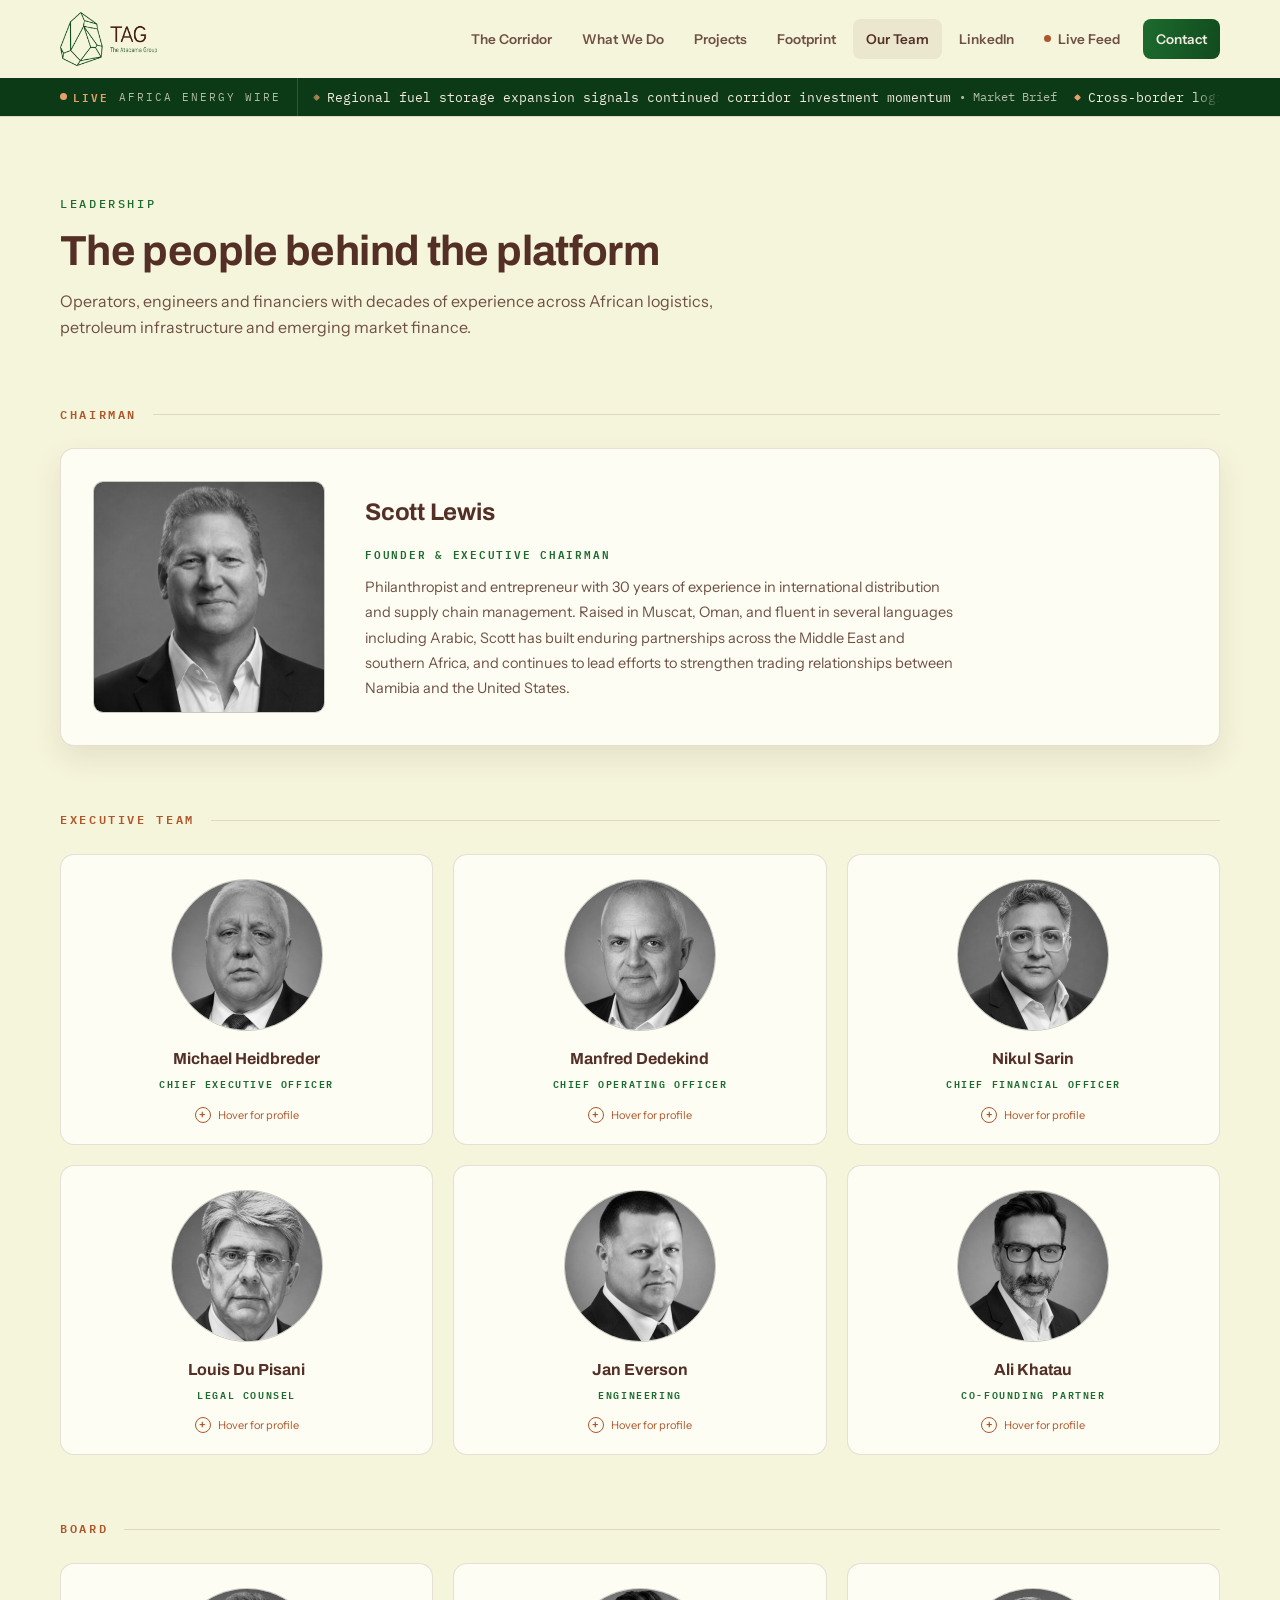
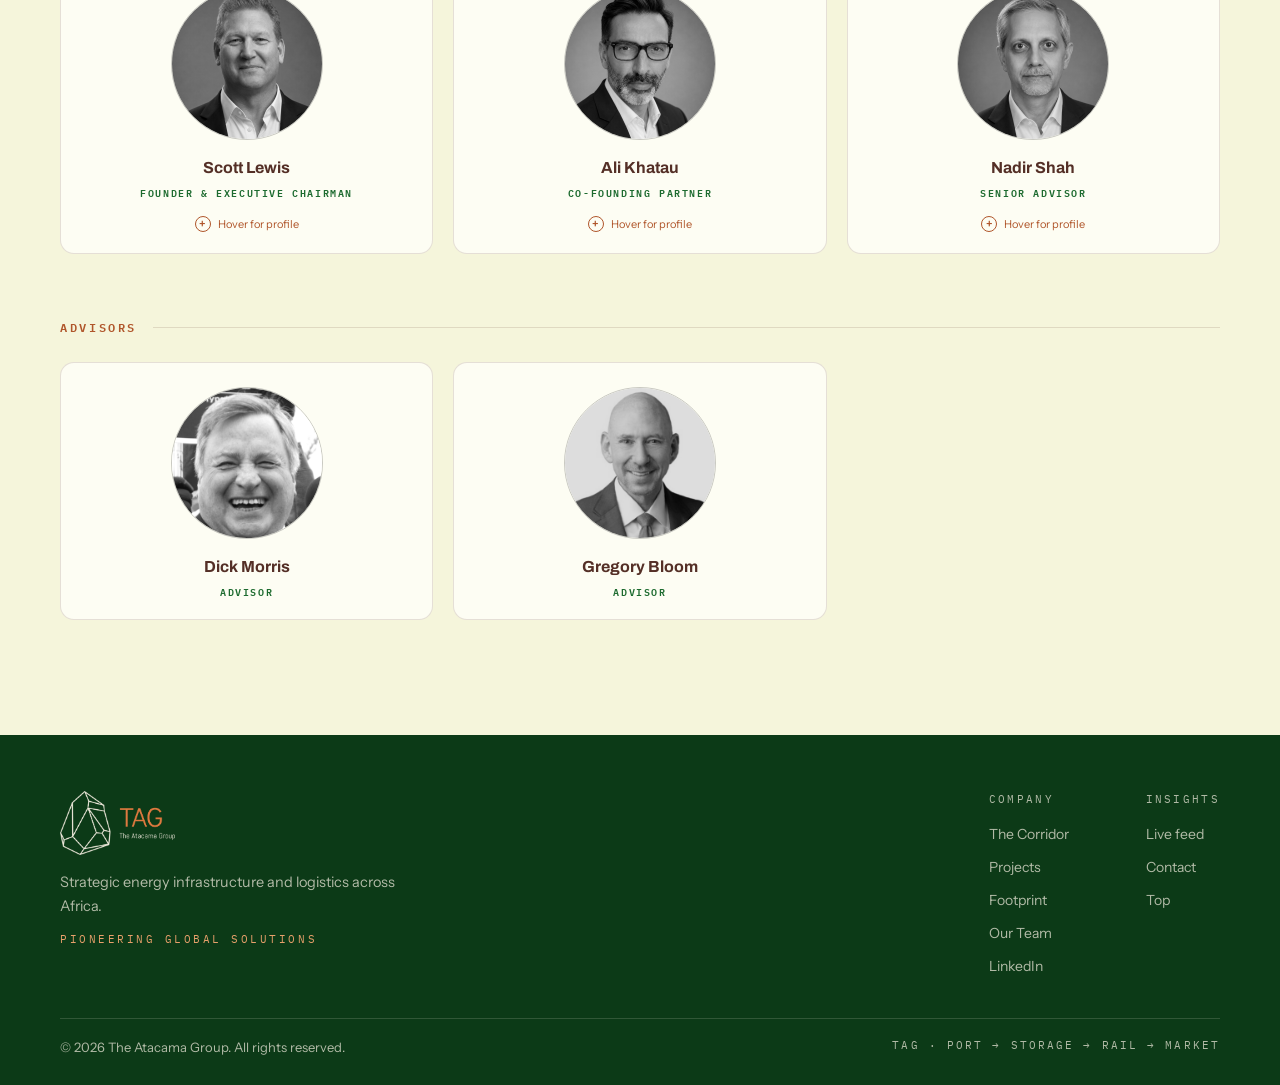
==== team.html @ 4ad2bb0d "Add files via upload" ====
<!DOCTYPE html>
<!-- The Atacama Group — Our Team -->
<html lang="en">
<head>
  <meta charset="UTF-8" />
  <meta name="viewport" content="width=device-width, initial-scale=1.0" />
  <meta name="description" content="The leadership behind The Atacama Group: operators, engineers and financiers with decades of experience across African logistics, petroleum infrastructure and emerging market finance." />
  <meta name="theme-color" content="#f5f5db" />
  <title>The Atacama Group | Our Team</title>

  <link rel="icon" type="image/png" href="assets/logo/favicon.png" />

  <link rel="preconnect" href="https://fonts.googleapis.com">
  <link rel="preconnect" href="https://fonts.gstatic.com" crossorigin>
  <link href="https://fonts.googleapis.com/css2?family=Archivo:wght@500;600;700;800&family=Instrument+Sans:wght@400;500;600;700&family=IBM+Plex+Mono:wght@400;500;600&display=swap" rel="stylesheet">

  <link rel="stylesheet" href="styles.css" />
</head>

<body>
  <header class="site-header" id="top">
    <nav class="nav" aria-label="Primary">
      <div class="container nav__inner">
        <a class="brand" href="index.html" aria-label="The Atacama Group Home">
          <img class="brand__logo" src="assets/logo/tag-logo.png" alt="The Atacama Group" loading="eager" />
        </a>

        <button class="nav__toggle" id="navToggle" aria-label="Open menu" aria-expanded="false" aria-controls="navMenu">
          <span class="nav__toggleIcon" aria-hidden="true">
            <svg class="nav__icon nav__icon--menu" xmlns="http://www.w3.org/2000/svg" width="22" height="22" viewBox="0 0 24 24" fill="none" stroke="currentColor" stroke-width="2" stroke-linecap="round" stroke-linejoin="round">
              <path d="M4 12h16"></path><path d="M4 18h16"></path><path d="M4 6h16"></path>
            </svg>
            <svg class="nav__icon nav__icon--close" xmlns="http://www.w3.org/2000/svg" width="22" height="22" viewBox="0 0 24 24" fill="none" stroke="currentColor" stroke-width="2" stroke-linecap="round" stroke-linejoin="round">
              <path d="M18 6 6 18"></path><path d="m6 6 12 12"></path>
            </svg>
          </span>
        </button>

        <div class="nav__menu" id="navMenu">
          <a href="index.html#corridor" class="nav__link">The Corridor</a>
          <a href="index.html#solutions" class="nav__link">What We Do</a>
          <a href="index.html#projects" class="nav__link">Projects</a>
          <a href="index.html#presence" class="nav__link">Footprint</a>
          <a href="team.html" class="nav__link nav__link--current" aria-current="page">Our Team</a>
          <a href="index.html#linkedin" class="nav__link">LinkedIn</a>
          <a href="index.html#insights" class="nav__link nav__link--live"><span class="live-dot" aria-hidden="true"></span>Live Feed</a>
          <a href="index.html#contact" class="nav__link nav__link--cta">Contact</a>
        </div>
      </div>

      <div class="nav__overlay" id="navOverlay" aria-hidden="true"></div>

      <div class="ticker" role="region" aria-label="African Energy News live ticker">
        <div class="container ticker__inner">
          <div class="ticker__left">
            <span class="ticker__live" aria-hidden="true">
              <span class="ticker__led" aria-hidden="true"></span>
              LIVE
            </span>
            <span class="ticker__label" title="Live headlines">AFRICA&nbsp;ENERGY&nbsp;WIRE</span>
          </div>

          <div class="ticker__rail" aria-live="polite">
            <div class="ticker__track" id="newsTickerTrack">
              <span class="ticker__item">Loading headlines…</span>
            </div>
          </div>
        </div>
      </div>
    </nav>
  </header>

  <main id="main">
    <section class="section team" aria-label="Leadership">
      <div class="container">

        <div class="section__head">
          <p class="eyebrow mono">LEADERSHIP</p>
          <h1 class="section__title">The people behind the platform</h1>
          <p class="section__sub">Operators, engineers and financiers with decades of experience across African logistics, petroleum infrastructure and emerging market finance.</p>
        </div>

        <!-- Chairman -->
        <div class="team-group">
          <div class="team-group__label mono">CHAIRMAN</div>
          <article class="chairman">
            <div class="chairman__photo">
              <img src="assets/img/team/scott.png" alt="Scott Lewis" loading="lazy" />
            </div>
            <div class="chairman__body">
              <h2 class="chairman__name">Scott Lewis</h2>
              <p class="chairman__title mono">FOUNDER &amp; EXECUTIVE CHAIRMAN</p>
              <p class="chairman__bio">Philanthropist and entrepreneur with 30 years of experience in international distribution and supply chain management. Raised in Muscat, Oman, and fluent in several languages including Arabic, Scott has built enduring partnerships across the Middle East and southern Africa, and continues to lead efforts to strengthen trading relationships between Namibia and the United States.</p>
            </div>
          </article>
        </div>

        <!-- Executive Team -->
        <div class="team-group">
          <div class="team-group__label mono">EXECUTIVE&nbsp;TEAM</div>
          <div class="team-grid">

            <article class="tmember" tabindex="0">
              <div class="tmember__photo"><img src="assets/img/team/michael.png" alt="Michael Heidbreder" loading="lazy" /></div>
              <h3 class="tmember__name">Michael Heidbreder</h3>
              <p class="tmember__title mono">CHIEF EXECUTIVE OFFICER</p>
              <span class="tmember__cue"><span class="tmember__plus" aria-hidden="true">+</span>Hover for profile</span>
              <div class="tmember__bio">
                <div class="tmember__bioName">Michael Heidbreder</div>
                <p class="tmember__bioText">Over 40 years in petroleum logistics. After retiring from the US Marine Corps, spent 22 years at DLA Energy in senior facilities, policy and quality roles, including project-managing the Defense Fuel Support Point at Al Udeid Air Base, Qatar.</p>
              </div>
            </article>

            <article class="tmember" tabindex="0">
              <div class="tmember__photo"><img src="assets/img/team/manfred.png" alt="Manfred Dedekind" loading="lazy" /></div>
              <h3 class="tmember__name">Manfred Dedekind</h3>
              <p class="tmember__title mono">CHIEF OPERATING OFFICER</p>
              <span class="tmember__cue"><span class="tmember__plus" aria-hidden="true">+</span>Hover for profile</span>
              <div class="tmember__bio">
                <div class="tmember__bioName">Manfred Dedekind</div>
                <p class="tmember__bioText">18 years of senior leadership across shipping, truck fleet management, rail, port operations and maritime logistics in the energy, equipment and mining sectors. Specialist in multimodal logistics solutions; corporate pedigree includes Maersk.</p>
              </div>
            </article>

            <article class="tmember" tabindex="0">
              <div class="tmember__photo"><img src="assets/img/team/nikul.png" alt="Nikul Sarin" loading="lazy" /></div>
              <h3 class="tmember__name">Nikul Sarin</h3>
              <p class="tmember__title mono">CHIEF FINANCIAL OFFICER</p>
              <span class="tmember__cue"><span class="tmember__plus" aria-hidden="true">+</span>Hover for profile</span>
              <div class="tmember__bio">
                <div class="tmember__bioName">Nikul Sarin</div>
                <p class="tmember__bioText">Merchant banker and investor with over 35 years' experience at Nomura, Lion Capital, Crosby Capital and Juniper Capital. Has led or participated in 150+ transactions aggregating over US$30 billion, across 19 countries.</p>
              </div>
            </article>

            <article class="tmember" tabindex="0">
              <div class="tmember__photo"><img src="assets/img/team/louis.png" alt="Louis Du Pisani" loading="lazy" /></div>
              <h3 class="tmember__name">Louis Du Pisani</h3>
              <p class="tmember__title mono">LEGAL COUNSEL</p>
              <span class="tmember__cue"><span class="tmember__plus" aria-hidden="true">+</span>Hover for profile</span>
              <div class="tmember__bio">
                <div class="tmember__bioName">Louis Du Pisani</div>
                <p class="tmember__bioText">Former Deputy Prosecutor General at the Namibian Ministry of Justice and former partner at Metcalfe Legal Practitioners. Now a partner at Du Pisani Legal Practitioners in Windhoek, Namibia.</p>
              </div>
            </article>

            <article class="tmember" tabindex="0">
              <div class="tmember__photo"><img src="assets/img/team/jan.png" alt="Jan Everson" loading="lazy" /></div>
              <h3 class="tmember__name">Jan Everson</h3>
              <p class="tmember__title mono">ENGINEERING</p>
              <span class="tmember__cue"><span class="tmember__plus" aria-hidden="true">+</span>Hover for profile</span>
              <div class="tmember__bio">
                <div class="tmember__bioName">Jan Everson</div>
                <p class="tmember__bioText">Registered incorporated engineer with 27 years in design administration and project management of civil infrastructure. Specialised in oil &amp; gas projects for Engen, Vitol, Total and Puma Energy, and involved in nearly every fuel storage project in Namibia.</p>
              </div>
            </article>

            <article class="tmember" tabindex="0">
              <div class="tmember__photo"><img src="assets/img/team/ali.png" alt="Ali Khatau" loading="lazy" /></div>
              <h3 class="tmember__name">Ali Khatau</h3>
              <p class="tmember__title mono">CO-FOUNDING PARTNER</p>
              <span class="tmember__cue"><span class="tmember__plus" aria-hidden="true">+</span>Hover for profile</span>
              <div class="tmember__bio">
                <div class="tmember__bioName">Ali Khatau</div>
                <p class="tmember__bioText">Banker with 22 years in investment, corporate and wealth management at Barclays, Julius Baer, Coutts and Merrill Lynch. Founder of Ark Point Advisors &amp; Capital; founding partner of The Atacama Group and Brand House Duty Free in Africa.</p>
              </div>
            </article>

          </div>
        </div>

        <!-- Board -->
        <div class="team-group">
          <div class="team-group__label mono">BOARD</div>
          <div class="team-grid">

            <article class="tmember" tabindex="0">
              <div class="tmember__photo"><img src="assets/img/team/scott.png" alt="Scott Lewis" loading="lazy" /></div>
              <h3 class="tmember__name">Scott Lewis</h3>
              <p class="tmember__title mono">FOUNDER &amp; EXECUTIVE CHAIRMAN</p>
              <span class="tmember__cue"><span class="tmember__plus" aria-hidden="true">+</span>Hover for profile</span>
              <div class="tmember__bio">
                <div class="tmember__bioName">Scott Lewis</div>
                <p class="tmember__bioText">Philanthropist and entrepreneur with 30 years in international distribution and supply chain management. Enduring partnerships across the Middle East and southern Africa; longstanding ties with Namibia's government and ruling party.</p>
              </div>
            </article>

            <article class="tmember" tabindex="0">
              <div class="tmember__photo"><img src="assets/img/team/ali.png" alt="Ali Khatau" loading="lazy" /></div>
              <h3 class="tmember__name">Ali Khatau</h3>
              <p class="tmember__title mono">CO-FOUNDING PARTNER</p>
              <span class="tmember__cue"><span class="tmember__plus" aria-hidden="true">+</span>Hover for profile</span>
              <div class="tmember__bio">
                <div class="tmember__bioName">Ali Khatau</div>
                <p class="tmember__bioText">Banker with 22 years in investment, corporate and wealth management at Barclays, Julius Baer, Coutts and Merrill Lynch. Founder of Ark Point Advisors &amp; Capital; founding partner of The Atacama Group.</p>
              </div>
            </article>

            <article class="tmember" tabindex="0">
              <div class="tmember__photo"><img src="assets/img/team/nadir.png" alt="Nadir Shah" loading="lazy" /></div>
              <h3 class="tmember__name">Nadir Shah</h3>
              <p class="tmember__title mono">SENIOR ADVISOR</p>
              <span class="tmember__cue"><span class="tmember__plus" aria-hidden="true">+</span>Hover for profile</span>
              <div class="tmember__bio">
                <div class="tmember__bioName">Nadir Shah</div>
                <p class="tmember__bioText">Over 25 years developing port and infrastructure projects in Pakistan and internationally, including FOTCO, FAP, APL and PIBT. Economics &amp; finance graduate of UMass Amherst; holds board positions across multiple listed and unlisted companies.</p>
              </div>
            </article>

          </div>
        </div>

        <!-- Advisors -->
        <div class="team-group">
          <div class="team-group__label mono">ADVISORS</div>
          <div class="team-grid">

            <article class="tmember tmember--static">
              <div class="tmember__photo"><img src="assets/img/team/dick.png" alt="Dick Morris" loading="lazy" /></div>
              <h3 class="tmember__name">Dick Morris</h3>
              <p class="tmember__title mono">ADVISOR</p>
            </article>

            <article class="tmember tmember--static">
              <div class="tmember__photo"><img src="assets/img/team/gregory.png" alt="Gregory Bloom" loading="lazy" /></div>
              <h3 class="tmember__name">Gregory Bloom</h3>
              <p class="tmember__title mono">ADVISOR</p>
            </article>

          </div>
        </div>

      </div>
    </section>
  </main>

  <footer class="footer" aria-label="Footer">
    <div class="container footer__inner">
      <div class="footer__left">
        <img class="footer__logo" src="assets/logo/tag-logo-ivory.png" alt="The Atacama Group" loading="lazy" />
        <p class="footer__text">Strategic energy infrastructure and logistics across Africa.</p>
        <p class="footer__coords mono">PIONEERING&nbsp;GLOBAL&nbsp;SOLUTIONS</p>
      </div>

      <div class="footer__right">
        <div class="footer__col">
          <div class="footer__head mono">COMPANY</div>
          <a href="index.html#corridor">The Corridor</a>
          <a href="index.html#projects">Projects</a>
          <a href="index.html#presence">Footprint</a>
          <a href="team.html">Our Team</a>
          <a href="index.html#linkedin">LinkedIn</a>
        </div>
        <div class="footer__col">
          <div class="footer__head mono">INSIGHTS</div>
          <a href="index.html#insights">Live feed</a>
          <a href="index.html#contact">Contact</a>
          <a href="#top">Top</a>
        </div>
      </div>
    </div>

    <div class="container footer__bottom">
      <span>© <span id="year"></span> The Atacama Group. All rights reserved.</span>
      <span class="mono footer__stamp">TAG&nbsp;·&nbsp;PORT&nbsp;→&nbsp;STORAGE&nbsp;→&nbsp;RAIL&nbsp;→&nbsp;MARKET</span>
    </div>
  </footer>

  <script src="app.js" defer></script>
</body>
</html>
---- styles.css ----
/* ============================================================
   THE ATACAMA GROUP
   Palette taken directly from the TAG business card:
   cream #F5F5DB canvas · brown #542F26 ink · forest green #114B1E
   Light, editorial, energy-major discipline.
   ============================================================ */

:root {
  --max: 1160px;
  --radius: 14px;

  /* canvas — the business card */
  --cream: #f5f5db;
  --cream-deep: #eeeecd;      /* alt band tint */
  --paper: #fdfdf3;           /* white card surface */

  /* ink — the wordmark */
  --brown: #542f26;           /* headings, primary ink */
  --brown-soft: #6f5044;      /* body copy */
  --brown-dim: rgba(84, 47, 38, 0.55);
  --line: rgba(84, 47, 38, 0.14);
  --line-strong: rgba(84, 47, 38, 0.26);

  /* brand accents — the mark */
  --green: #114b1e;           /* logo forest green */
  --green-2: #1d6b2f;         /* hover / lighter green */
  --green-deep: #0c3a17;      /* dark bands (footer, contact) */
  --rust: #b0562b;            /* warm accent, used sparingly */

  --ivory: #f1ebde;           /* text on green */
  --sand-on-green: rgba(241, 235, 222, 0.72);
  --line-on-green: rgba(241, 235, 222, 0.16);

  --li-blue: #0a66c2;
  --li-blue-deep: #084c8f;

  --shadow: 0 24px 60px rgba(84, 47, 38, 0.14);
  --shadow-soft: 0 12px 28px rgba(84, 47, 38, 0.10);

  --ticker-speed: 115s;
  --ticker-speed-mobile: 220s;
  --ticker-start-delay: 1.5s;
  --ticker-distance: 50%;

  --font-display: "Archivo", "Instrument Sans", sans-serif;
  --font-body: "Instrument Sans", -apple-system, "Segoe UI", Roboto, sans-serif;
  --font-mono: "IBM Plex Mono", ui-monospace, "SF Mono", Menlo, monospace;
}

* { box-sizing: border-box; margin: 0; padding: 0; }
html { scroll-behavior: smooth; overflow-x: clip; }

body {
  font-family: var(--font-body);
  color: var(--brown);
  background: var(--cream);
  line-height: 1.65;
  overflow-x: hidden;
  -webkit-font-smoothing: antialiased;
}

a { color: inherit; text-decoration: none; }
img { max-width: 100%; display: block; }
button, input, textarea { font: inherit; color: inherit; }
::selection { background: var(--green); color: var(--ivory); }

.container { width: min(var(--max), calc(100% - 44px)); margin: 0 auto; }
.mono { font-family: var(--font-mono); letter-spacing: 0.08em; }
.nowrap { white-space: nowrap; }
.only-desktop { display: inline; }

.eyebrow {
  font-family: var(--font-mono);
  font-size: 12px;
  font-weight: 500;
  letter-spacing: 0.22em;
  color: var(--green-2);
  margin-bottom: 14px;
  display: flex;
  align-items: center;
  gap: 8px;
}
.eyebrow--onGreen { color: var(--ivory); opacity: 0.85; }

/* ============ Buttons ============ */
.btn,
.li__openLink,
.li__helpBtn,
.li__followBtn {
  display: inline-flex;
  align-items: center;
  justify-content: center;
  gap: 10px;
  height: 46px;
  padding: 0 22px;
  border-radius: 8px;
  font-weight: 700;
  font-size: 14px;
  line-height: 1;
  border: 1px solid var(--line-strong);
  background: transparent;
  color: var(--brown);
  cursor: pointer;
  transition: transform .15s ease, box-shadow .15s ease, background .15s ease, border-color .15s ease, color .15s ease;
  -webkit-tap-highlight-color: transparent;
}

.btn:hover,
.li__openLink:hover,
.li__helpBtn:hover,
.li__followBtn:hover {
  transform: translateY(-1px);
  border-color: var(--brown);
}

.btn--primary {
  color: var(--ivory);
  border-color: transparent;
  background: linear-gradient(100deg, var(--green-2), var(--green));
  box-shadow: 0 8px 22px rgba(17, 75, 30, 0.24);
}
.btn--primary:hover {
  border-color: transparent;
  box-shadow: 0 12px 28px rgba(17, 75, 30, 0.32);
  filter: brightness(1.06);
}

.btn--ghost { background: rgba(253, 253, 243, 0.6); }
.btn--ghostOnCard { background: transparent; }

.btn--small, .li__followBtn { height: 40px; padding: 0 16px; font-size: 13px; }

.btn--li {
  color: #fff;
  border-color: transparent;
  background: linear-gradient(90deg, var(--li-blue), var(--li-blue-deep));
}

.text-link {
  color: var(--green-2);
  font-weight: 700;
  display: inline-flex;
  align-items: center;
  gap: 6px;
  border-bottom: 1px solid transparent;
  transition: border-color .15s ease;
}
.text-link:hover { border-color: var(--green-2); }
.text-link--onGreen { color: var(--ivory); }
.text-link--onGreen:hover { border-color: var(--ivory); }

/* ============ Header / Nav ============ */
.site-header {
  position: sticky;
  top: 0;
  z-index: 60;
  background: rgba(245, 245, 219, 0.88);
  backdrop-filter: blur(12px);
  -webkit-backdrop-filter: blur(12px);
  border-bottom: 1px solid var(--line);
}

.nav { width: 100%; }
.nav__inner {
  display: flex;
  align-items: center;
  justify-content: space-between;
  gap: 16px;
  padding: 12px 0;
}

.brand { display: flex; align-items: center; }
.brand__logo { height: 54px; width: auto; }

.nav__menu { display: flex; align-items: center; gap: 4px; }

.nav__link {
  display: inline-flex;
  align-items: center;
  gap: 7px;
  padding: 9px 13px;
  border-radius: 8px;
  font-size: 13.5px;
  font-weight: 600;
  color: var(--brown-soft);
  transition: color .15s ease, background .15s ease;
}
.nav__link:hover { color: var(--brown); background: rgba(84, 47, 38, 0.06); }

.nav__link--cta {
  color: var(--ivory);
  background: linear-gradient(100deg, var(--green-2), var(--green));
  margin-left: 6px;
}
.nav__link--cta:hover { color: var(--ivory); background: linear-gradient(100deg, var(--green-2), var(--green)); filter: brightness(1.08); }

.live-dot {
  width: 7px; height: 7px; border-radius: 50%;
  background: var(--rust);
  box-shadow: 0 0 0 0 rgba(176, 86, 43, 0.5);
  animation: pulse 2s infinite;
}
.live-dot--inline { display: inline-block; }

@keyframes pulse {
  0% { box-shadow: 0 0 0 0 rgba(176, 86, 43, 0.45); }
  70% { box-shadow: 0 0 0 8px rgba(176, 86, 43, 0); }
  100% { box-shadow: 0 0 0 0 rgba(176, 86, 43, 0); }
}

.nav__toggle {
  display: none;
  width: 44px; height: 44px;
  align-items: center; justify-content: center;
  border: 1px solid var(--line-strong);
  border-radius: 8px;
  background: transparent;
  color: var(--brown);
  cursor: pointer;
}
.nav__toggleIcon { display: grid; place-items: center; }
.nav__icon--close { display: none; }
body.nav-open .nav__icon--menu { display: none; }
body.nav-open .nav__icon--close { display: block; }

.nav__overlay {
  display: none;
  position: fixed;
  inset: 0;
  background: rgba(84, 47, 38, 0.35);
  z-index: 55;
}
body.nav-open .nav__overlay { display: block; }

/* ============ Ticker — the wire, on deep green ============ */
.ticker {
  background: var(--green-deep);
  overflow: hidden;
}
.ticker__inner {
  display: flex;
  align-items: stretch;
  min-height: 38px;
}
.ticker__left {
  display: flex;
  align-items: center;
  gap: 10px;
  padding-right: 16px;
  border-right: 1px solid var(--line-on-green);
  flex: 0 0 auto;
}
.ticker__live {
  display: inline-flex;
  align-items: center;
  gap: 6px;
  font-family: var(--font-mono);
  font-size: 11px;
  font-weight: 600;
  letter-spacing: 0.18em;
  color: #e8a06b;
}
.ticker__led {
  width: 7px; height: 7px; border-radius: 50%;
  background: #e8a06b;
  animation: pulse 1.6s infinite;
}
.ticker__label {
  font-family: var(--font-mono);
  font-size: 11px;
  letter-spacing: 0.18em;
  color: var(--sand-on-green);
}

.ticker__rail {
  position: relative;
  overflow: hidden;
  flex: 1 1 auto;
  display: flex;
  align-items: center;
  mask-image: linear-gradient(90deg, transparent, #000 3%, #000 97%, transparent);
  -webkit-mask-image: linear-gradient(90deg, transparent, #000 3%, #000 97%, transparent);
}
.ticker__track {
  display: inline-flex;
  align-items: center;
  gap: 18px;
  white-space: nowrap;
  padding-left: 16px;
  will-change: transform;
  animation: ticker-scroll var(--ticker-speed) linear infinite;
  animation-delay: var(--ticker-start-delay);
}
.ticker__rail:hover .ticker__track { animation-play-state: paused; }

@keyframes ticker-scroll {
  from { transform: translateX(0); }
  to { transform: translateX(calc(-1 * var(--ticker-distance) - 18px)); }
}

.ticker__item {
  display: inline-flex;
  align-items: center;
  gap: 8px;
  font-family: var(--font-mono);
  font-size: 12.5px;
  color: var(--ivory);
}
.ticker__item a { color: inherit; }
.ticker__item a:hover { color: #fff; text-decoration: underline; text-underline-offset: 3px; }
.ticker__dot {
  width: 5px; height: 5px;
  background: #e8a06b;
  border-radius: 1px;
  transform: rotate(45deg);
  flex: 0 0 auto;
}
.ticker__src { color: var(--sand-on-green); font-size: 11.5px; }

/* ============ Hero — editorial split ============ */
.hero {
  position: relative;
  padding: clamp(56px, 8vw, 104px) 0 clamp(56px, 8vw, 96px);
  overflow: hidden;
}
.hero::before {
  /* faint topographic texture drawn from the mark's facets */
  content: "";
  position: absolute;
  inset: 0;
  background-image: radial-gradient(rgba(84, 47, 38, 0.05) 1px, transparent 1px);
  background-size: 28px 28px;
  pointer-events: none;
}

.hero__inner {
  position: relative;
  display: grid;
  grid-template-columns: minmax(0, 1.05fr) minmax(0, 0.95fr);
  gap: clamp(32px, 5vw, 64px);
  align-items: center;
}

.hero__content { min-width: 0; }

.hero__coords {
  font-size: 12px;
  color: var(--green-2);
  margin-bottom: 22px;
  opacity: 0;
  animation: rise .7s ease .1s forwards;
}
.hero__title {
  font-family: var(--font-display);
  font-weight: 800;
  font-size: clamp(38px, 5vw, 66px);
  line-height: 1.04;
  letter-spacing: -0.02em;
  color: var(--brown);
  opacity: 0;
  animation: rise .7s ease .22s forwards;
}
.hero__em { color: var(--green); }

.hero__lead {
  margin-top: 22px;
  max-width: 54ch;
  font-size: clamp(16px, 1.5vw, 18px);
  color: var(--brown-soft);
  opacity: 0;
  animation: rise .7s ease .34s forwards;
}
.hero__actions {
  display: flex;
  flex-wrap: wrap;
  gap: 12px;
  margin-top: 32px;
  opacity: 0;
  animation: rise .7s ease .46s forwards;
}

.hero__stats {
  display: flex;
  flex-wrap: wrap;
  gap: 0;
  margin-top: 42px;
  border-top: 1px solid var(--line);
  opacity: 0;
  animation: rise .7s ease .58s forwards;
}
.hstat {
  flex: 1 1 0;
  min-width: 150px;
  padding: 16px 18px 0 0;
  display: flex;
  flex-direction: column;
  gap: 3px;
}
.hstat + .hstat { padding-left: 18px; border-left: 1px solid var(--line); }
.hstat__key { font-size: 10px; color: var(--rust); letter-spacing: 0.2em; }
.hstat__val { font-size: 14px; font-weight: 600; color: var(--brown); }

@keyframes rise {
  from { opacity: 0; transform: translateY(18px); }
  to { opacity: 1; transform: translateY(0); }
}

.hero__media {
  position: relative;
  opacity: 0;
  animation: rise .8s ease .3s forwards;
}
.hero__frame {
  position: relative;
  border-radius: var(--radius);
  overflow: hidden;
  box-shadow: var(--shadow);
  border: 1px solid var(--line);
}
.hero__frame img {
  width: 100%;
  aspect-ratio: 3 / 2;
  object-fit: cover;
  object-position: center;
  display: block;
}
.hero__caption {
  position: absolute;
  left: 14px; bottom: 14px;
  font-size: 10px;
  letter-spacing: 0.2em;
  color: var(--ivory);
  background: rgba(12, 58, 23, 0.82);
  border-radius: 6px;
  padding: 7px 11px;
  backdrop-filter: blur(4px);
}
.hero__frameShadow {
  position: absolute;
  inset: 18px -14px -14px 18px;
  border: 1px solid var(--line-strong);
  border-radius: var(--radius);
  z-index: -1;
}

/* ============ Sections ============ */
.section { padding: clamp(72px, 9vw, 116px) 0; }
.section--white {
  background: var(--paper);
  border-top: 1px solid var(--line);
  border-bottom: 1px solid var(--line);
}

.section__head { max-width: 720px; margin-bottom: clamp(36px, 5vw, 54px); }
.section__head--split {
  max-width: none;
  display: flex;
  align-items: flex-end;
  justify-content: space-between;
  gap: 24px;
}
.section__head--split > div { max-width: 640px; }

.section__title {
  font-family: var(--font-display);
  font-weight: 700;
  font-size: clamp(28px, 3.4vw, 42px);
  line-height: 1.1;
  letter-spacing: -0.015em;
  color: var(--brown);
}
.section__sub {
  margin-top: 14px;
  color: var(--brown-soft);
  font-size: 16px;
  max-width: 60ch;
}

/* ============ Corridor (signature) ============ */
.corridor__diagram {
  border: 1px solid var(--line);
  border-radius: var(--radius);
  background:
    repeating-linear-gradient(90deg, transparent 0 79px, rgba(84, 47, 38, 0.035) 79px 80px),
    var(--cream);
  padding: clamp(8px, 2vw, 24px);
  overflow-x: auto;
}
.corridor__diagram svg { width: 100%; min-width: 760px; height: auto; display: block; }

.corridor__base {
  fill: none;
  stroke: var(--line-strong);
  stroke-width: 2;
}
.corridor__flow {
  fill: none;
  stroke: var(--green-2);
  stroke-width: 2.5;
  stroke-linecap: round;
  stroke-dasharray: 10 16;
  animation: corridor-flow 1.6s linear infinite;
}
@keyframes corridor-flow {
  from { stroke-dashoffset: 26; }
  to { stroke-dashoffset: 0; }
}

.corridor__ring {
  fill: none;
  stroke: var(--green-2);
  stroke-width: 1.5;
  opacity: 0.6;
}
.corridor__dot { fill: var(--brown); }
.corridor__code {
  font-family: var(--font-mono);
  font-size: 13px;
  font-weight: 600;
  letter-spacing: 0.22em;
  fill: var(--green);
}
.corridor__name {
  font-family: var(--font-body);
  font-size: 13px;
  fill: var(--brown-soft);
}

.corridor__facts {
  display: grid;
  grid-template-columns: repeat(3, 1fr);
  gap: 18px;
  margin-top: 22px;
}
.fact {
  border: 1px solid var(--line);
  border-radius: var(--radius);
  background: var(--cream);
  padding: 20px 22px;
}
.fact__key { display: block; font-size: 11px; color: var(--rust); letter-spacing: 0.2em; margin-bottom: 8px; }
.fact__text { color: var(--brown-soft); font-size: 14.5px; }

/* ============ Grids / Cards ============ */
.grid { display: grid; gap: 18px; }
.grid--4 { grid-template-columns: repeat(4, 1fr); }
.grid--3 { grid-template-columns: repeat(3, 1fr); }

.competency {
  border: 1px solid var(--line);
  border-radius: var(--radius);
  background: var(--paper);
  padding: 24px 22px;
  display: flex;
  flex-direction: column;
  gap: 12px;
  transition: border-color .2s ease, box-shadow .2s ease, transform .2s ease;
}
.competency:hover {
  border-color: rgba(17, 75, 30, 0.4);
  box-shadow: var(--shadow-soft);
  transform: translateY(-3px);
}
.competency__tag {
  align-self: flex-start;
  font-size: 10.5px;
  font-weight: 600;
  letter-spacing: 0.2em;
  color: var(--green);
  border: 1px solid rgba(17, 75, 30, 0.3);
  border-radius: 4px;
  padding: 4px 8px;
  background: rgba(17, 75, 30, 0.05);
}
.competency__title {
  font-family: var(--font-display);
  font-weight: 700;
  font-size: 19px;
  line-height: 1.2;
  color: var(--brown);
}
.competency__text { color: var(--brown-soft); font-size: 14.5px; }
.competency__list {
  list-style: none;
  margin-top: auto;
  padding-top: 10px;
  border-top: 1px solid var(--line);
  display: flex;
  flex-direction: column;
  gap: 6px;
}
.competency__list li {
  position: relative;
  padding-left: 16px;
  font-size: 13.5px;
  color: var(--brown-soft);
}
.competency__list li::before {
  content: "";
  position: absolute;
  left: 0; top: 9px;
  width: 6px; height: 2px;
  background: var(--green-2);
}

/* ============ Projects ============ */
.project {
  border: 1px solid var(--line);
  border-radius: var(--radius);
  background: var(--cream);
  overflow: hidden;
  display: flex;
  flex-direction: column;
  transition: border-color .2s ease, transform .2s ease, box-shadow .2s ease;
}
.project:hover {
  border-color: rgba(17, 75, 30, 0.4);
  transform: translateY(-4px);
  box-shadow: var(--shadow-soft);
}
.project__img {
  aspect-ratio: 16 / 10;
  overflow: hidden;
  border-bottom: 1px solid var(--line);
}
.project__img img {
  width: 100%; height: 100%;
  object-fit: cover;
  transition: transform .5s ease;
}
.project:hover .project__img img { transform: scale(1.05); }

.project__body {
  padding: 20px 22px 22px;
  display: flex;
  flex-direction: column;
  gap: 10px;
  flex: 1;
}
.project__title {
  font-family: var(--font-display);
  font-weight: 700;
  font-size: 19px;
  line-height: 1.22;
  color: var(--brown);
}
.project__text { color: var(--brown-soft); font-size: 14.5px; }
.project__meta { margin-top: auto; padding-top: 12px; display: flex; flex-wrap: wrap; gap: 8px; }

.badge {
  font-size: 10px;
  font-weight: 600;
  letter-spacing: 0.16em;
  color: var(--green);
  border: 1px solid rgba(17, 75, 30, 0.32);
  border-radius: 4px;
  padding: 4px 8px;
  background: rgba(17, 75, 30, 0.05);
}
.badge--muted { color: var(--brown-dim); border-color: var(--line-strong); background: transparent; }

/* ============ Presence ============ */
.presence {
  display: grid;
  grid-template-columns: minmax(0, 1.15fr) minmax(0, 1fr);
  gap: 22px;
  align-items: stretch;
}
.presence__map {
  border: 1px solid var(--line);
  border-radius: var(--radius);
  overflow: hidden;
  background: var(--cream);
  box-shadow: var(--shadow-soft);
  display: flex;
  align-items: center;
  justify-content: center;
  padding: clamp(10px, 2vw, 22px);
}
.presence__map img { width: 100%; height: auto; aspect-ratio: 2285 / 2253; object-fit: contain; }

.presence__content { display: flex; flex-direction: column; gap: 16px; }
.presence__card {
  border: 1px solid var(--line);
  border-radius: var(--radius);
  background: var(--paper);
  padding: 22px 24px;
  flex: 1;
}
.presence__card--accent {
  background: linear-gradient(120deg, var(--green-deep), var(--green));
  border-color: transparent;
}
.presence__card--accent .presence__title { color: var(--ivory); }
.presence__card--accent .presence__text { color: var(--sand-on-green); }

.presence__pin {
  display: inline-block;
  font-size: 11px;
  color: var(--rust);
  letter-spacing: 0.18em;
  margin-bottom: 8px;
}
.presence__title {
  font-family: var(--font-display);
  font-weight: 700;
  font-size: 19px;
  margin-bottom: 8px;
  color: var(--brown);
}
.presence__text { color: var(--brown-soft); font-size: 14.5px; }
.presence__card .text-link { margin-top: 12px; }

/* ============ LinkedIn ============ */
.li__grid {
  display: grid;
  grid-template-columns: repeat(auto-fit, minmax(320px, 1fr));
  gap: 18px;
}
.li__card {
  border: 1px solid var(--line);
  border-radius: var(--radius);
  background: var(--cream);
  overflow: hidden;
  box-shadow: var(--shadow-soft);
}
.li__embedWrap { position: relative; }
.li__embed {
  width: 100%;
  border: 0;
  display: block;
  background: #fff;
  border-radius: var(--radius) var(--radius) 0 0;
  height: calc(100% - 52px);
}
.li__shimmer {
  position: absolute;
  inset: 0 0 52px 0;
  background: linear-gradient(100deg, var(--cream) 30%, var(--paper) 50%, var(--cream) 70%);
  background-size: 200% 100%;
  animation: shimmer 1.4s linear infinite;
  opacity: 0;
  pointer-events: none;
  transition: opacity .3s ease;
}
.li__card--loading .li__shimmer { opacity: 1; }
@keyframes shimmer {
  from { background-position: 200% 0; }
  to { background-position: -200% 0; }
}

.li__footer {
  position: absolute;
  left: 0; right: 0; bottom: 0;
  height: 52px;
  display: flex;
  align-items: center;
  justify-content: space-between;
  gap: 8px;
  padding: 0 12px;
  border-top: 1px solid var(--line);
  background: var(--cream);
}
.li__openLink, .li__helpBtn { height: 34px; padding: 0 12px; font-size: 12.5px; }
.li__helpBtn { color: var(--brown-dim); border-color: transparent; }
.li__helpBtn:hover { color: var(--brown); }

.li__helpPanel {
  position: absolute;
  inset: 0;
  display: none;
  align-items: center;
  justify-content: center;
  padding: 20px;
  background: rgba(245, 245, 219, 0.96);
  backdrop-filter: blur(4px);
}
.li__card--help .li__helpPanel { display: flex; }
.li__helpInner { max-width: 340px; text-align: center; }
.li__helpTitle { font-weight: 700; margin-bottom: 8px; color: var(--brown); }
.li__helpText { color: var(--brown-soft); font-size: 13.5px; margin-bottom: 14px; }
.li__helpActions { display: flex; flex-wrap: wrap; justify-content: center; gap: 8px; }

.li__grid--feed { grid-template-columns: 1fr; }
.li__feedWrap {
  border: 1px solid var(--line);
  border-radius: var(--radius);
  overflow: hidden;
  background: var(--cream);
  box-shadow: var(--shadow-soft);
}
.li__feed {
  display: block;
  width: 100%;
  height: 720px;
  border: 0;
  background: #fff;
}
@media (max-width: 860px) {
  .li__feed { height: 620px; }
}

/* ============ News cards ============ */
.news-grid {
  display: grid;
  grid-template-columns: repeat(3, 1fr);
  gap: 18px;
}
.news-card {
  border: 1px solid var(--line);
  border-radius: var(--radius);
  background: var(--paper);
  padding: 20px 22px;
  display: flex;
  flex-direction: column;
  gap: 12px;
  transition: border-color .2s ease, transform .2s ease, box-shadow .2s ease;
}
.news-card:hover {
  border-color: rgba(17, 75, 30, 0.4);
  transform: translateY(-3px);
  box-shadow: var(--shadow-soft);
}
.news-card__title {
  font-weight: 600;
  font-size: 15.5px;
  line-height: 1.4;
  color: var(--brown);
}
.news-card__meta {
  display: flex;
  justify-content: space-between;
  gap: 10px;
  font-family: var(--font-mono);
  font-size: 11px;
  letter-spacing: 0.06em;
  color: var(--brown-dim);
}
.news-card__src { color: var(--green-2); }
.news-card__link {
  margin-top: auto;
  color: var(--green-2);
  font-weight: 700;
  font-size: 13.5px;
  display: inline-flex;
  align-items: center;
  min-height: 36px;
  align-self: flex-start;
}
.news-card__link:hover { color: var(--green); text-decoration: underline; text-underline-offset: 3px; }

/* ============ CTA / Contact — the deep green band ============ */
.cta {
  padding: clamp(72px, 9vw, 116px) 0;
  background:
    radial-gradient(700px 420px at 88% 8%, rgba(241, 235, 222, 0.07), transparent 60%),
    linear-gradient(160deg, var(--green-deep), var(--green) 130%);
  color: var(--ivory);
}
.cta__inner {
  display: grid;
  grid-template-columns: minmax(0, 1fr) minmax(0, 1.1fr);
  gap: clamp(32px, 5vw, 72px);
  align-items: start;
}
.cta__title {
  font-family: var(--font-display);
  font-weight: 700;
  font-size: clamp(26px, 3.2vw, 38px);
  line-height: 1.14;
  letter-spacing: -0.015em;
  color: var(--ivory);
}
.cta__text { margin-top: 14px; color: var(--sand-on-green); font-size: 16px; }

.cta__route {
  margin-top: 32px;
  display: flex;
  align-items: center;
  gap: 12px;
  font-size: 11px;
  letter-spacing: 0.2em;
  color: var(--sand-on-green);
}
.cta__routeLine {
  flex: 0 0 42px;
  height: 1px;
  background: repeating-linear-gradient(90deg, rgba(241, 235, 222, 0.7) 0 6px, transparent 6px 12px);
}

.cta__form {
  display: flex;
  flex-direction: column;
  gap: 16px;
  background: var(--cream);
  border-radius: var(--radius);
  padding: clamp(22px, 3vw, 32px);
  box-shadow: 0 30px 70px rgba(0, 0, 0, 0.25);
  color: var(--brown);
}

.field { display: flex; flex-direction: column; gap: 7px; flex: 1; }
.field--split { flex-direction: row; gap: 14px; }
.field label {
  font-size: 12px;
  font-weight: 600;
  letter-spacing: 0.08em;
  text-transform: uppercase;
  color: var(--brown-soft);
}
.field__labelNote { color: var(--brown-dim); font-weight: 400; text-transform: none; letter-spacing: 0; }

.field input,
.field textarea {
  background: var(--paper);
  border: 1px solid var(--line-strong);
  border-radius: 8px;
  padding: 13px 14px;
  font-size: 15px;
  color: var(--brown);
  transition: border-color .15s ease, box-shadow .15s ease;
}
.field input::placeholder,
.field textarea::placeholder { color: var(--brown-dim); }
.field input:focus,
.field textarea:focus {
  outline: none;
  border-color: var(--green-2);
  box-shadow: 0 0 0 3px rgba(29, 107, 47, 0.16);
}
.field input.is-invalid,
.field textarea.is-invalid { border-color: #b3401f; }

.field textarea { resize: vertical; min-height: 130px; }

.field__meta { display: flex; justify-content: space-between; align-items: center; gap: 10px; }
.field__count { font-size: 11px; color: var(--brown-dim); }

.field__error {
  display: none;
  font-size: 12.5px;
  color: #a33a1a;
}
.field__error.is-visible { display: block; }

.field--hiddenTrap {
  position: absolute !important;
  left: -9999px !important;
  width: 1px; height: 1px;
  overflow: hidden;
}

.form__hint { font-size: 12.5px; color: var(--brown-dim); }
.form__status { font-size: 13.5px; min-height: 20px; }
.form__status.is-error { color: #a33a1a; }
.form__status.is-success { color: var(--green-2); }

.cta__actions { display: flex; flex-wrap: wrap; gap: 12px; margin-top: 4px; }

/* ============ Footer — deep green, ivory mark ============ */
.footer {
  background: var(--green-deep);
  color: var(--ivory);
  padding: 56px 0 0;
}
.footer__inner {
  display: flex;
  justify-content: space-between;
  gap: 40px;
  padding-bottom: 40px;
}
.footer__logo { height: 64px; width: auto; margin-bottom: 16px; }
.footer__text { color: var(--sand-on-green); font-size: 14.5px; max-width: 34ch; }
.footer__coords { margin-top: 12px; font-size: 10.5px; letter-spacing: 0.24em; color: #e8a06b; }

.footer__right { display: flex; gap: clamp(32px, 6vw, 80px); }
.footer__col { display: flex; flex-direction: column; gap: 10px; }
.footer__head { font-size: 10.5px; letter-spacing: 0.22em; color: var(--sand-on-green); margin-bottom: 4px; }
.footer__col a { color: var(--sand-on-green); font-size: 14px; transition: color .15s ease; }
.footer__col a:hover { color: var(--ivory); }

.footer__bottom {
  display: flex;
  flex-wrap: wrap;
  justify-content: space-between;
  gap: 10px;
  padding: 18px 0 26px;
  border-top: 1px solid var(--line-on-green);
  color: var(--sand-on-green);
  font-size: 13px;
}
.footer__stamp { font-size: 10.5px; letter-spacing: 0.2em; }

/* ============ Scroll reveal ============ */
.reveal {
  opacity: 0;
  transform: translateY(22px);
  transition: opacity .7s ease, transform .7s ease;
}
.reveal.is-visible {
  opacity: 1;
  transform: translateY(0);
}

/* ============ Responsive ============ */
@media (max-width: 1020px) {
  .grid--4 { grid-template-columns: repeat(2, 1fr); }
  .grid--3 { grid-template-columns: repeat(2, 1fr); }
  .li__grid { grid-template-columns: 1fr 1fr; }
  .news-grid { grid-template-columns: repeat(2, 1fr); }
  .presence { grid-template-columns: 1fr; }
  .cta__inner { grid-template-columns: 1fr; }

  .hero__inner { grid-template-columns: 1fr; }
  .hero__media { max-width: 640px; }
  .only-desktop { display: none; }
}

@media (max-width: 860px) {
  .nav__toggle { display: inline-flex; }

  .nav__menu {
    position: fixed;
    top: 0; right: 0; bottom: 0;
    width: min(320px, 84vw);
    flex-direction: column;
    align-items: stretch;
    gap: 6px;
    padding: 86px 22px 24px;
    background: var(--cream);
    border-left: 1px solid var(--line);
    box-shadow: -20px 0 50px rgba(84, 47, 38, 0.18);
    transform: translateX(100%);
    transition: transform .28s ease;
    z-index: 58;
  }
  .nav__menu.is-open { transform: translateX(0); }
  .nav__toggle { position: relative; z-index: 59; }
  .nav__link { padding: 13px 14px; font-size: 15px; }
  .nav__link--cta { margin-left: 0; margin-top: 8px; justify-content: center; }

  .ticker__label { display: none; }
  .ticker__track { animation-duration: var(--ticker-speed-mobile); }

  .brand__logo { height: 46px; }

  .li__grid { grid-template-columns: 1fr; }
  .section__head--split { flex-direction: column; align-items: flex-start; gap: 16px; }
}

@media (max-width: 620px) {
  .container { width: calc(100% - 32px); }

  /* Section rhythm: tighter vertical space on small screens */
  .section { padding: 56px 0; }
  .cta { padding: 56px 0; }
  .section__head { margin-bottom: 28px; }

  /* Type scale: dial the display sizes down so headings don't dominate */
  .hero__title { font-size: 32px; line-height: 1.08; }
  .hero__lead { margin-top: 18px; font-size: 16px; }
  .hero__actions { margin-top: 26px; }
  .section__title { font-size: 25px; }
  .section__sub { font-size: 15px; }
  .cta__title { font-size: 25px; }

  /* Single-column everything */
  .grid--4, .grid--3, .news-grid { grid-template-columns: 1fr; }
  .li__grid { grid-template-columns: 1fr; }

  /* Hero: stack cleanly, cap the media, kill the offset shadow */
  .hero { padding: 40px 0 48px; }
  .hero__inner { gap: 28px; }
  .hero__media { max-width: 100%; }
  .hero__frameShadow { display: none; }
  .hero__coords {
    font-size: 11px;
    margin-bottom: 16px;
    letter-spacing: 0.12em;
    white-space: normal;
    line-height: 1.7;
  }
  .hero__media { min-width: 0; }

  /* Hero stats stack to full-width rows with dividers between */
  .hero__stats { margin-top: 30px; }
  .hstat { flex: 1 1 100%; min-width: 0; padding: 14px 0 0 0 !important; border-left: none !important; }
  .hstat + .hstat { border-top: 1px solid var(--line); }

  /* Full-width action buttons are easier to tap */
  .hero__actions .btn { flex: 1 1 100%; }
  .cta__actions .btn { flex: 1 1 100%; }

  /* Contact form: stack split fields, trim padding */
  .field--split { flex-direction: column; gap: 16px; }
  .cta__form { padding: 20px; }

  /* Corridor diagram: let it scroll */
  .corridor__facts { grid-template-columns: 1fr; }

  /* Footprint map: natural height on small screens */
  .presence__map { padding: 12px; }
  .presence__map img { height: auto; }

  /* Footer stacks */
  .footer { padding: 44px 0 0; }
  .footer__inner { flex-direction: column; gap: 26px; }
  .footer__right { gap: 40px; }
  .footer__bottom { flex-direction: column; align-items: flex-start; gap: 8px; }

  /* Ticker: a touch more compact */
  .ticker__item { font-size: 12px; }
}

@media (max-width: 380px) {
  .hero__title { font-size: 29px; }
  .section__title, .cta__title { font-size: 23px; }
  .brand__logo { height: 42px; }
}

/* ============ Reduced motion ============ */
@media (prefers-reduced-motion: reduce) {
  html { scroll-behavior: auto; }
  .hero__coords, .hero__title, .hero__lead, .hero__actions, .hero__stats, .hero__media { animation: none; opacity: 1; }
  .corridor__flow { animation: none; }
  .live-dot, .ticker__led { animation: none; }
  .ticker__track { animation: none; }
  .reveal { opacity: 1; transform: none; transition: none; }
  * { transition-duration: 0.01ms !important; }
}

/* ============ Focus visibility ============ */
a:focus-visible,
button:focus-visible,
input:focus-visible,
textarea:focus-visible {
  outline: 2px solid var(--green-2);
  outline-offset: 2px;
}

/* ============================================================
   OUR TEAM PAGE
   ============================================================ */
.team { padding-top: clamp(48px, 6vw, 80px); }

.team-group { margin-top: clamp(40px, 6vw, 64px); }
.team-group:first-of-type { margin-top: clamp(32px, 4vw, 48px); }

.team-group__label {
  display: flex;
  align-items: center;
  gap: 16px;
  font-size: 12px;
  font-weight: 600;
  letter-spacing: 0.22em;
  color: var(--rust);
  margin-bottom: 24px;
}
.team-group__label::after {
  content: "";
  flex: 1;
  height: 1px;
  background: var(--line);
}

/* Chairman featured card */
.chairman {
  display: flex;
  gap: clamp(24px, 4vw, 40px);
  align-items: stretch;
  background: var(--paper);
  border: 1px solid var(--line);
  border-radius: var(--radius);
  padding: clamp(20px, 3vw, 32px);
  box-shadow: var(--shadow-soft);
}
.chairman__photo { flex-shrink: 0; width: clamp(160px, 22vw, 232px); }
.chairman__photo img {
  display: block;
  width: 100%;
  aspect-ratio: 1 / 1;
  object-fit: cover;
  filter: grayscale(1);
  border: 1px solid var(--line-strong);
  border-radius: 10px;
}
.chairman__body {
  display: flex;
  flex-direction: column;
  justify-content: center;
  gap: 12px;
}
.chairman__name {
  font-family: var(--font-display);
  font-weight: 700;
  font-size: clamp(20px, 2.4vw, 24px);
  color: var(--brown);
  letter-spacing: -0.01em;
}
.chairman__title {
  font-size: 11px;
  font-weight: 600;
  letter-spacing: 0.16em;
  color: var(--green-2);
}
.chairman__bio {
  font-size: 14.5px;
  line-height: 1.75;
  color: var(--brown-soft);
  max-width: 60ch;
}

/* Member grid + cards */
.team-grid {
  display: grid;
  grid-template-columns: repeat(3, minmax(0, 1fr));
  gap: 20px;
}

.tmember {
  position: relative;
  background: var(--paper);
  border: 1px solid var(--line);
  border-radius: var(--radius);
  padding: 24px 24px 20px;
  display: flex;
  flex-direction: column;
  align-items: center;
  gap: 6px;
  text-align: center;
  transition: border-color .2s ease, transform .2s ease, box-shadow .2s ease;
  outline: none;
}
.tmember:not(.tmember--static) { cursor: pointer; }
.tmember:hover, .tmember:focus-visible, .tmember.is-open {
  border-color: rgba(17, 75, 30, 0.4);
  transform: translateY(-3px);
  box-shadow: var(--shadow-soft);
}
.tmember--static:hover { transform: none; }

.tmember__photo { width: 152px; max-width: 100%; margin-bottom: 12px; }
.tmember__photo img {
  display: block;
  width: 100%;
  aspect-ratio: 1 / 1;
  object-fit: cover;
  filter: grayscale(1);
  border: 1px solid var(--line-strong);
  border-radius: 50%;
}
.tmember__name {
  font-family: var(--font-display);
  font-weight: 700;
  font-size: 16px;
  color: var(--brown);
  line-height: 1.25;
}
.tmember__title {
  font-size: 10px;
  font-weight: 600;
  letter-spacing: 0.16em;
  color: var(--green-2);
  text-transform: uppercase;
}
.tmember__cue {
  margin-top: 8px;
  font-size: 11px;
  color: var(--rust);
  display: inline-flex;
  align-items: center;
  gap: 7px;
}
.tmember__plus {
  display: inline-flex;
  align-items: center;
  justify-content: center;
  width: 16px;
  height: 16px;
  border: 1px solid var(--rust);
  border-radius: 50%;
  font-size: 12px;
  line-height: 1;
  font-weight: 600;
}

/* Hover / tap reveal overlay */
.tmember__bio {
  position: absolute;
  inset: 0;
  background: linear-gradient(165deg, var(--green-deep), var(--green) 140%);
  color: var(--ivory);
  border-radius: var(--radius);
  padding: 22px;
  display: flex;
  flex-direction: column;
  justify-content: center;
  gap: 8px;
  opacity: 0;
  transform: translateY(6px);
  transition: opacity .25s ease, transform .25s ease;
  pointer-events: none;
  overflow-y: auto;
}
.tmember:hover .tmember__bio,
.tmember:focus-visible .tmember__bio,
.tmember.is-open .tmember__bio {
  opacity: 1;
  transform: translateY(0);
}
.tmember__bioName {
  font-family: var(--font-display);
  font-weight: 700;
  font-size: 15px;
  color: var(--ivory);
}
.tmember__bioText {
  font-size: 12px;
  line-height: 1.6;
  color: var(--sand-on-green);
}

.nav__link--current { color: var(--brown); background: rgba(84, 47, 38, 0.07); }

/* Touch devices: hover does nothing; tap toggles .is-open */
@media (hover: none) {
  .tmember:hover .tmember__bio { opacity: 0; transform: translateY(6px); }
  .tmember.is-open .tmember__bio { opacity: 1 !important; transform: translateY(0) !important; }
}

/* Tablet */
@media (max-width: 900px) {
  .team-grid { grid-template-columns: repeat(2, minmax(0, 1fr)); }
}

/* Mobile */
@media (max-width: 620px) {
  .chairman { flex-direction: column; align-items: center; text-align: center; gap: 20px; }
  .chairman__photo { width: 190px; }
  .chairman__body { align-items: center; }
  .chairman__bio { text-align: left; }

  .team-grid { grid-template-columns: repeat(2, minmax(0, 1fr)); gap: 14px; }
  .tmember { padding: 18px 14px 16px; }
  .tmember__photo { width: 118px; }
  .tmember__name { font-size: 14px; }
  .tmember__title { font-size: 9px; letter-spacing: 0.12em; }
  .tmember__cue { font-size: 10px; }
  .tmember__bio { padding: 16px 14px; }
  .tmember__bioText { font-size: 11px; line-height: 1.5; }
}

@media (max-width: 340px) {
  .team-grid { grid-template-columns: 1fr; }
  .tmember__photo { width: 150px; }
}

@media (prefers-reduced-motion: reduce) {
  .tmember, .tmember__bio { transition: none; }
}
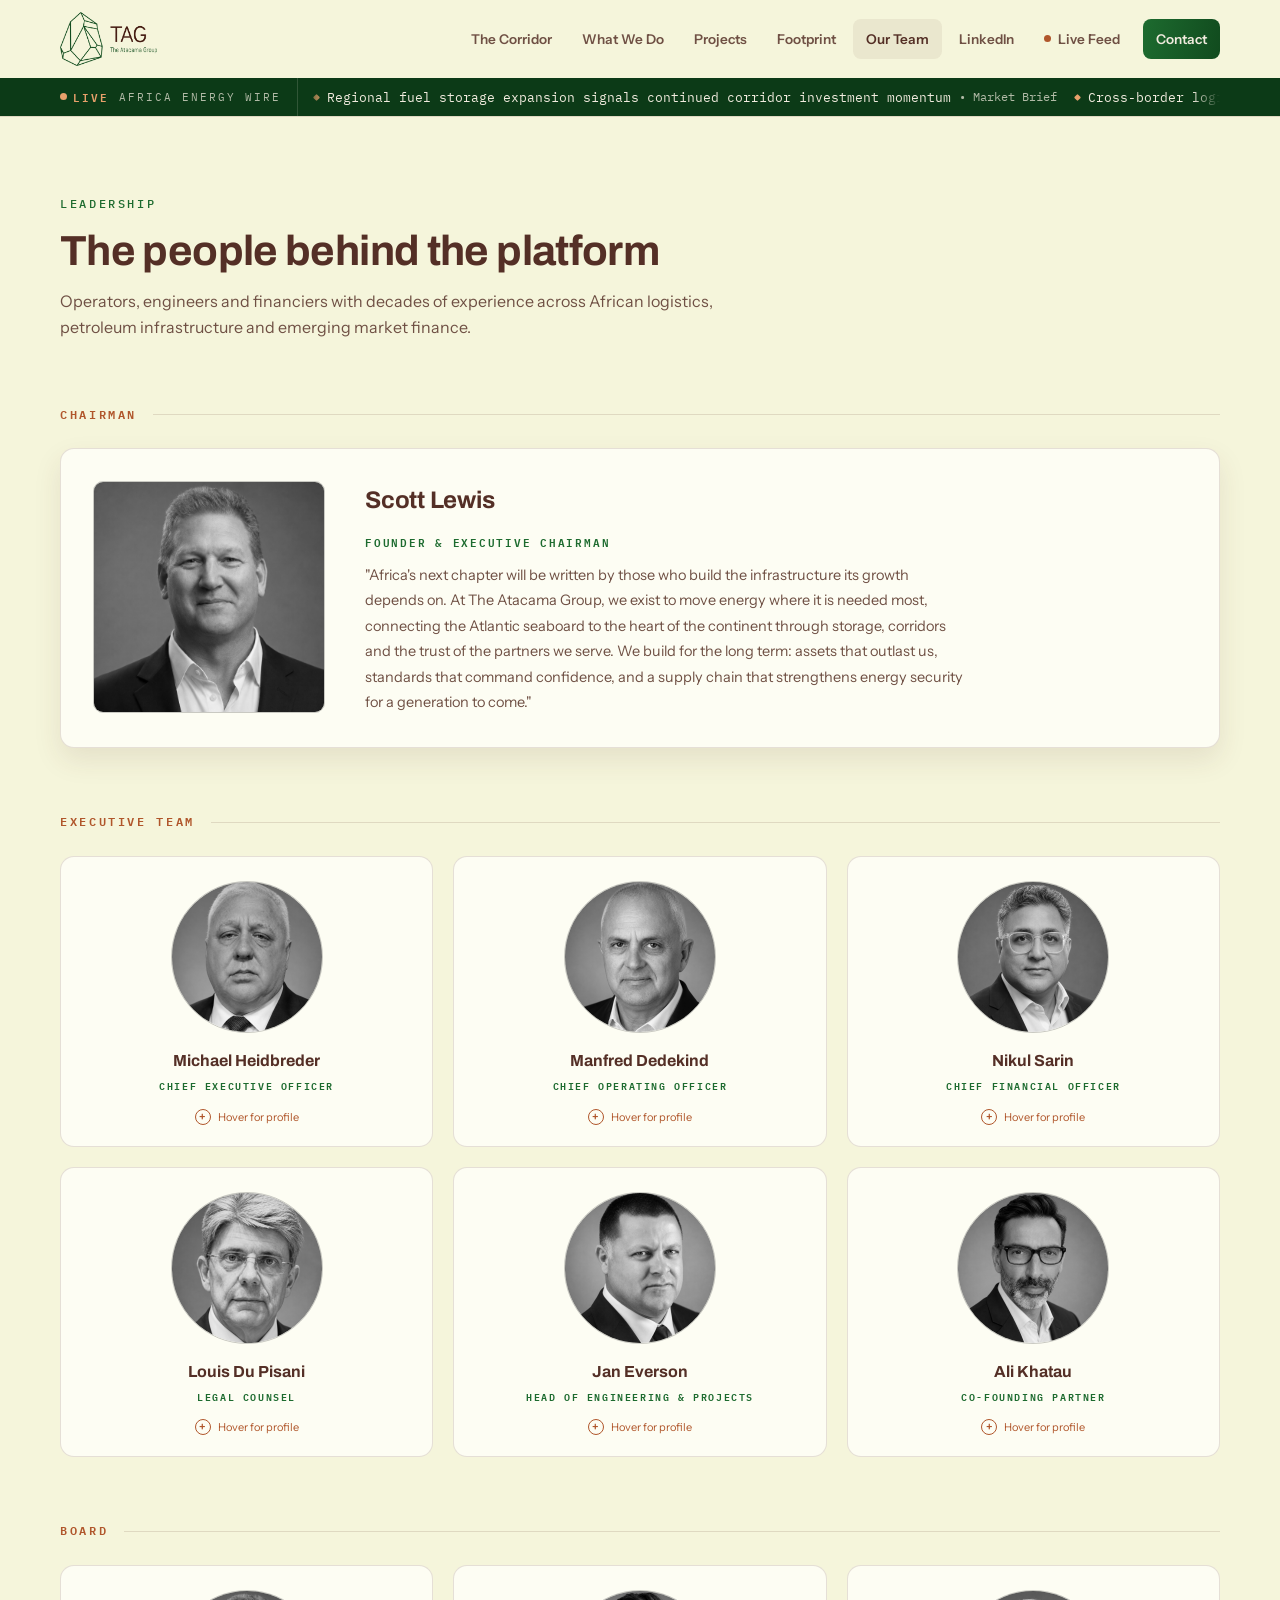
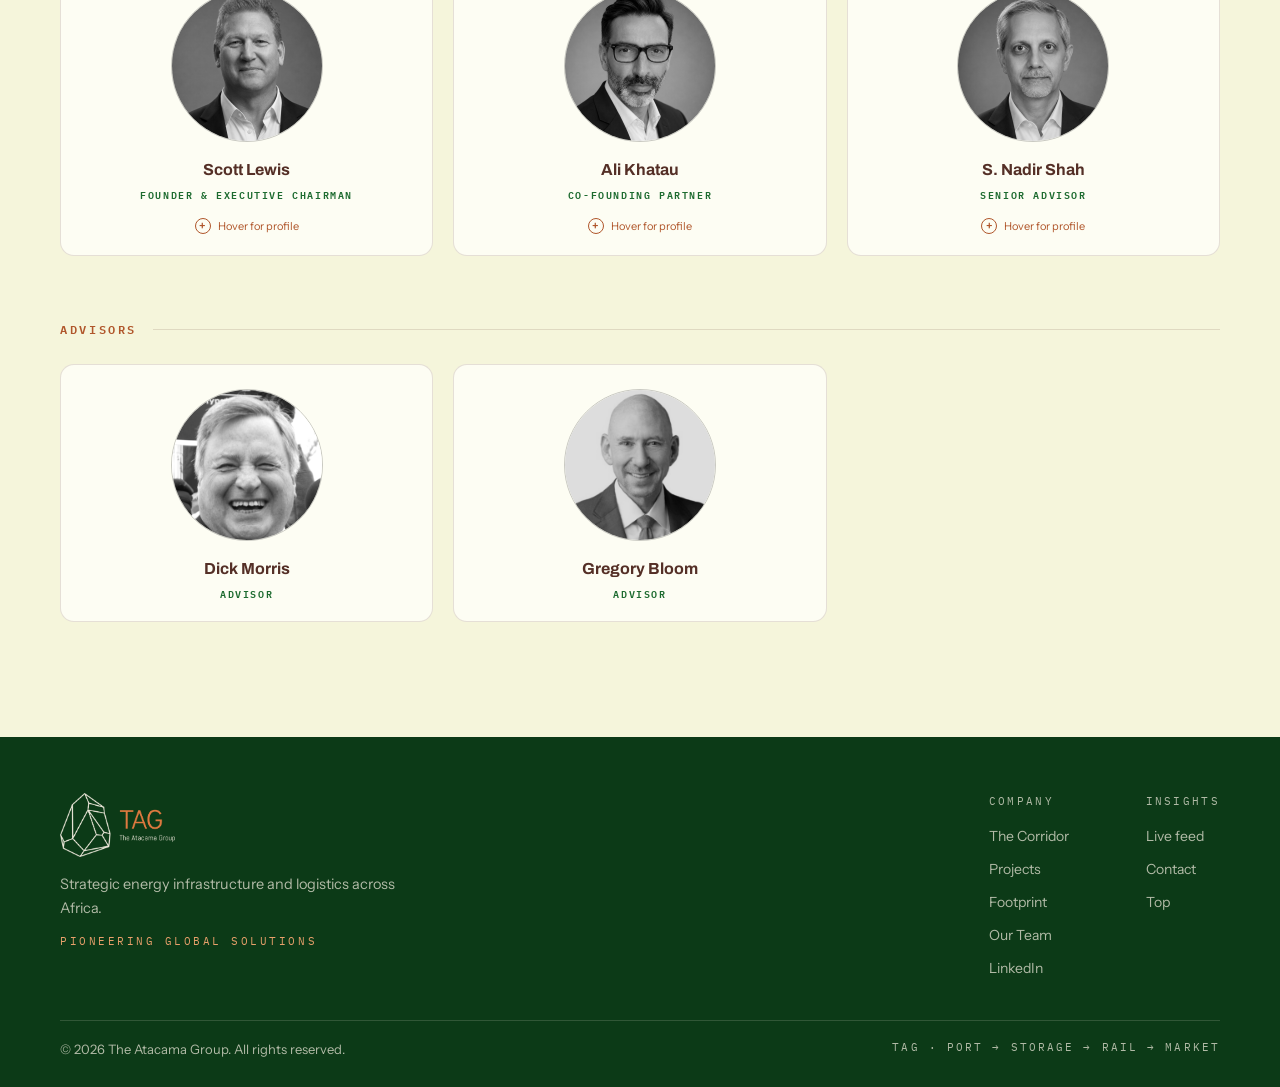
==== commit 7a037fc4: "Add files via upload" ====
--- a/team.html
+++ b/team.html
@@ -1,5 +1,5 @@
 <!DOCTYPE html>
-<!-- The Atacama Group — Our Team -->
+<!-- The Atacama Group - Our Team -->
 <html lang="en">
 <head>
   <meta charset="UTF-8" />
@@ -90,7 +90,7 @@
             <div class="chairman__body">
               <h2 class="chairman__name">Scott Lewis</h2>
               <p class="chairman__title mono">FOUNDER &amp; EXECUTIVE CHAIRMAN</p>
-              <p class="chairman__bio">Philanthropist and entrepreneur with 30 years of experience in international distribution and supply chain management. Raised in Muscat, Oman, and fluent in several languages including Arabic, Scott has built enduring partnerships across the Middle East and southern Africa, and continues to lead efforts to strengthen trading relationships between Namibia and the United States.</p>
+              <p class="chairman__bio">"Africa's next chapter will be written by those who build the infrastructure its growth depends on. At The Atacama Group, we exist to move energy where it is needed most, connecting the Atlantic seaboard to the heart of the continent through storage, corridors and the trust of the partners we serve. We build for the long term: assets that outlast us, standards that command confidence, and a supply chain that strengthens energy security for a generation to come."</p>
             </div>
           </article>
         </div>
@@ -147,7 +147,7 @@
             <article class="tmember" tabindex="0">
               <div class="tmember__photo"><img src="assets/img/team/jan.png" alt="Jan Everson" loading="lazy" /></div>
               <h3 class="tmember__name">Jan Everson</h3>
-              <p class="tmember__title mono">ENGINEERING</p>
+              <p class="tmember__title mono">HEAD OF ENGINEERING &amp; PROJECTS</p>
               <span class="tmember__cue"><span class="tmember__plus" aria-hidden="true">+</span>Hover for profile</span>
               <div class="tmember__bio">
                 <div class="tmember__bioName">Jan Everson</div>
@@ -181,7 +181,7 @@
               <span class="tmember__cue"><span class="tmember__plus" aria-hidden="true">+</span>Hover for profile</span>
               <div class="tmember__bio">
                 <div class="tmember__bioName">Scott Lewis</div>
-                <p class="tmember__bioText">Philanthropist and entrepreneur with 30 years in international distribution and supply chain management. Enduring partnerships across the Middle East and southern Africa; longstanding ties with Namibia's government and ruling party.</p>
+                <p class="tmember__bioText">The founder and driving force behind The Atacama Group. Scott sets the vision and holds the relationships that open doors across the Middle East, southern Africa and the United States. Three decades in international distribution and supply chain management shape how TAG builds: patiently, with trust, and for the long term.</p>
               </div>
             </article>
 
@@ -197,12 +197,12 @@
             </article>
 
             <article class="tmember" tabindex="0">
-              <div class="tmember__photo"><img src="assets/img/team/nadir.png" alt="Nadir Shah" loading="lazy" /></div>
-              <h3 class="tmember__name">Nadir Shah</h3>
+              <div class="tmember__photo"><img src="assets/img/team/nadir.png" alt="S. Nadir Shah" loading="lazy" /></div>
+              <h3 class="tmember__name">S. Nadir Shah</h3>
               <p class="tmember__title mono">SENIOR ADVISOR</p>
               <span class="tmember__cue"><span class="tmember__plus" aria-hidden="true">+</span>Hover for profile</span>
               <div class="tmember__bio">
-                <div class="tmember__bioName">Nadir Shah</div>
+                <div class="tmember__bioName">S. Nadir Shah</div>
                 <p class="tmember__bioText">Over 25 years developing port and infrastructure projects in Pakistan and internationally, including FOTCO, FAP, APL and PIBT. Economics &amp; finance graduate of UMass Amherst; holds board positions across multiple listed and unlisted companies.</p>
               </div>
             </article>
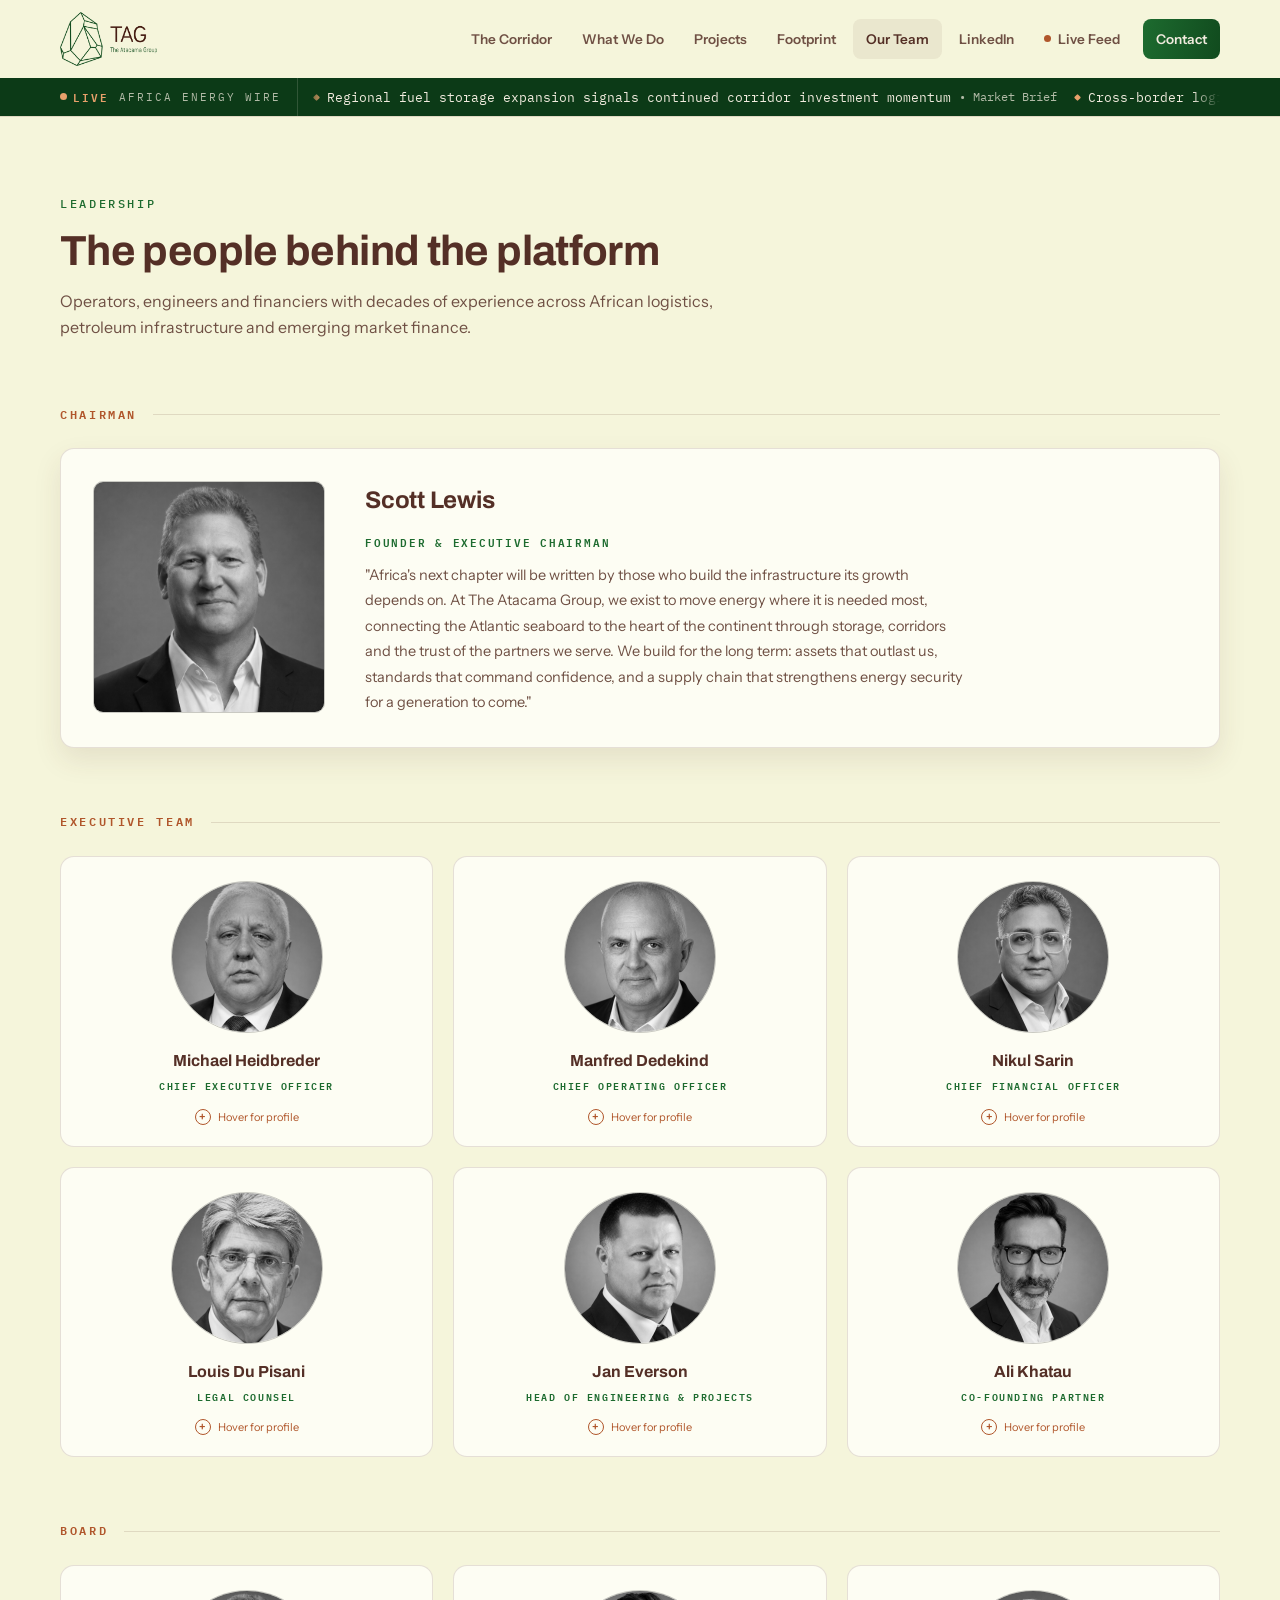
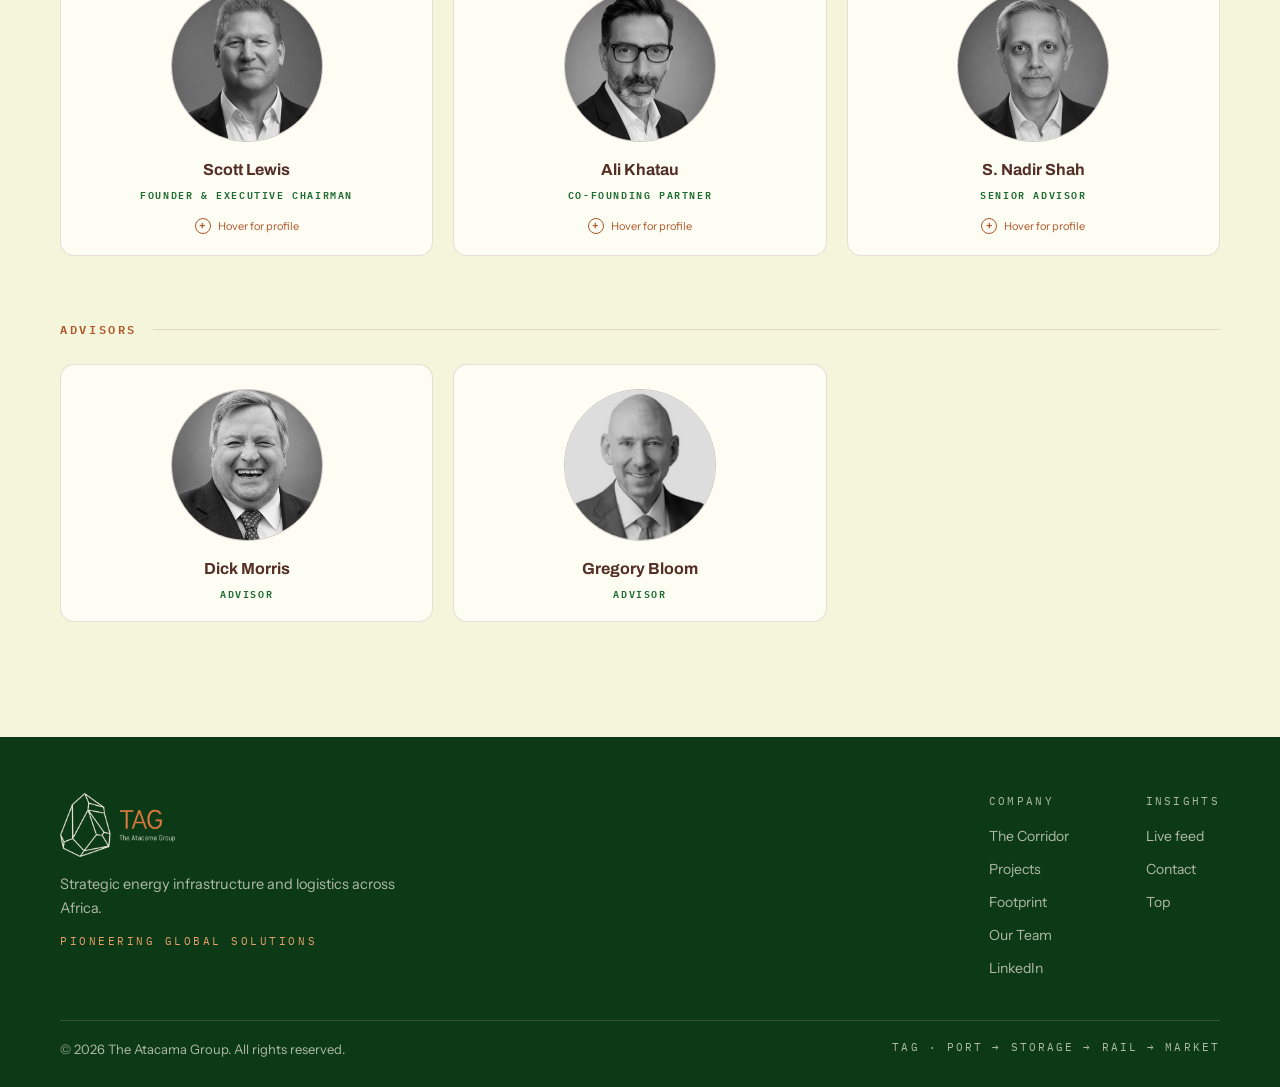
==== commit 3d89eb70: "Update team.html" ====
--- a/team.html
+++ b/team.html
@@ -181,7 +181,7 @@
               <span class="tmember__cue"><span class="tmember__plus" aria-hidden="true">+</span>Hover for profile</span>
               <div class="tmember__bio">
                 <div class="tmember__bioName">Scott Lewis</div>
-                <p class="tmember__bioText">The founder and driving force behind The Atacama Group. Scott sets the vision and holds the relationships that open doors across the Middle East, southern Africa and the United States. Three decades in international distribution and supply chain management shape how TAG builds: patiently, with trust, and for the long term.</p>
+                <p class="tmember__bioText">Scott Lewis is an entrepreneur with over 35 years' experience building businesses across the Middle East and Africa. Founder and Executive Chairman of The Atacama Group, and Founder and Chairman of Brand House Duty Free, he has led major ventures in duty-free, international trading, logistics, energy and infrastructure. With operations across Southern Africa, Mr. Lewis is recognised for building strategic partnerships, developing frontier markets and delivering long-term regional growth.</p>
               </div>
             </article>
 
